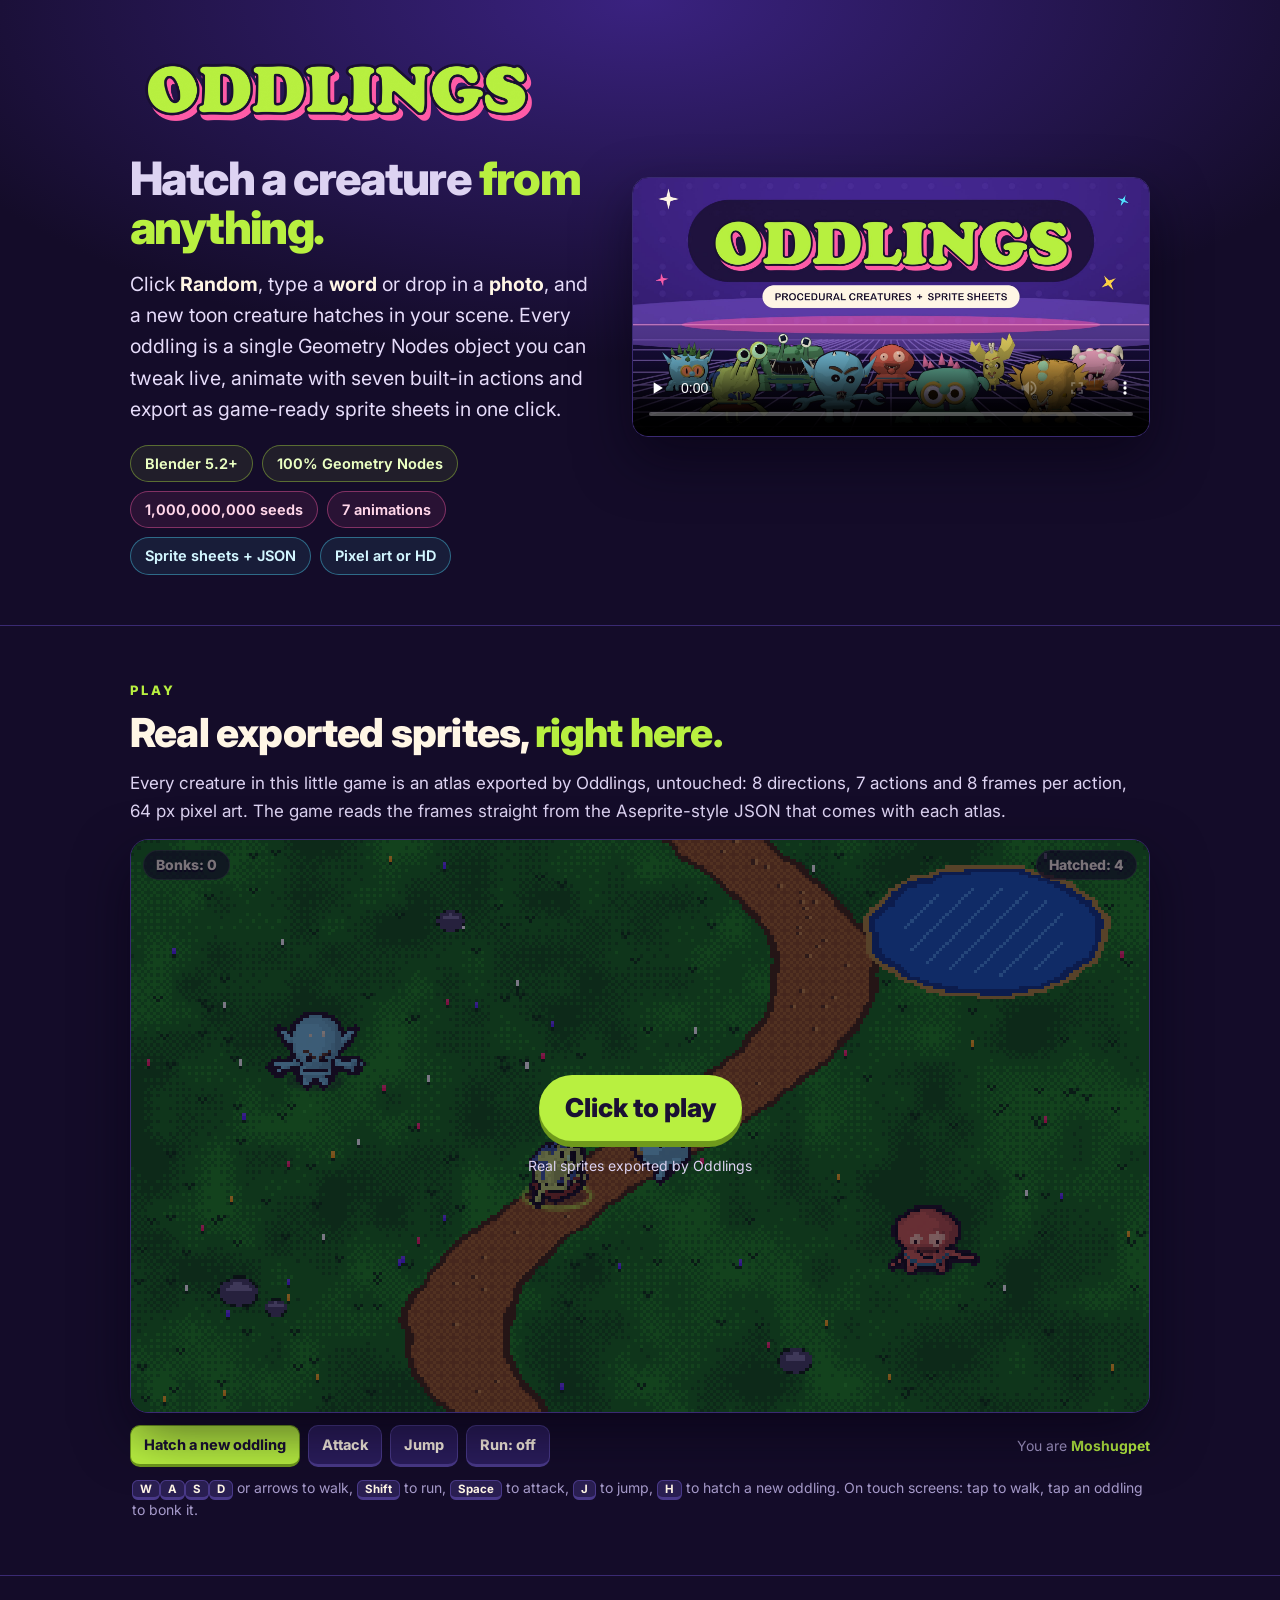
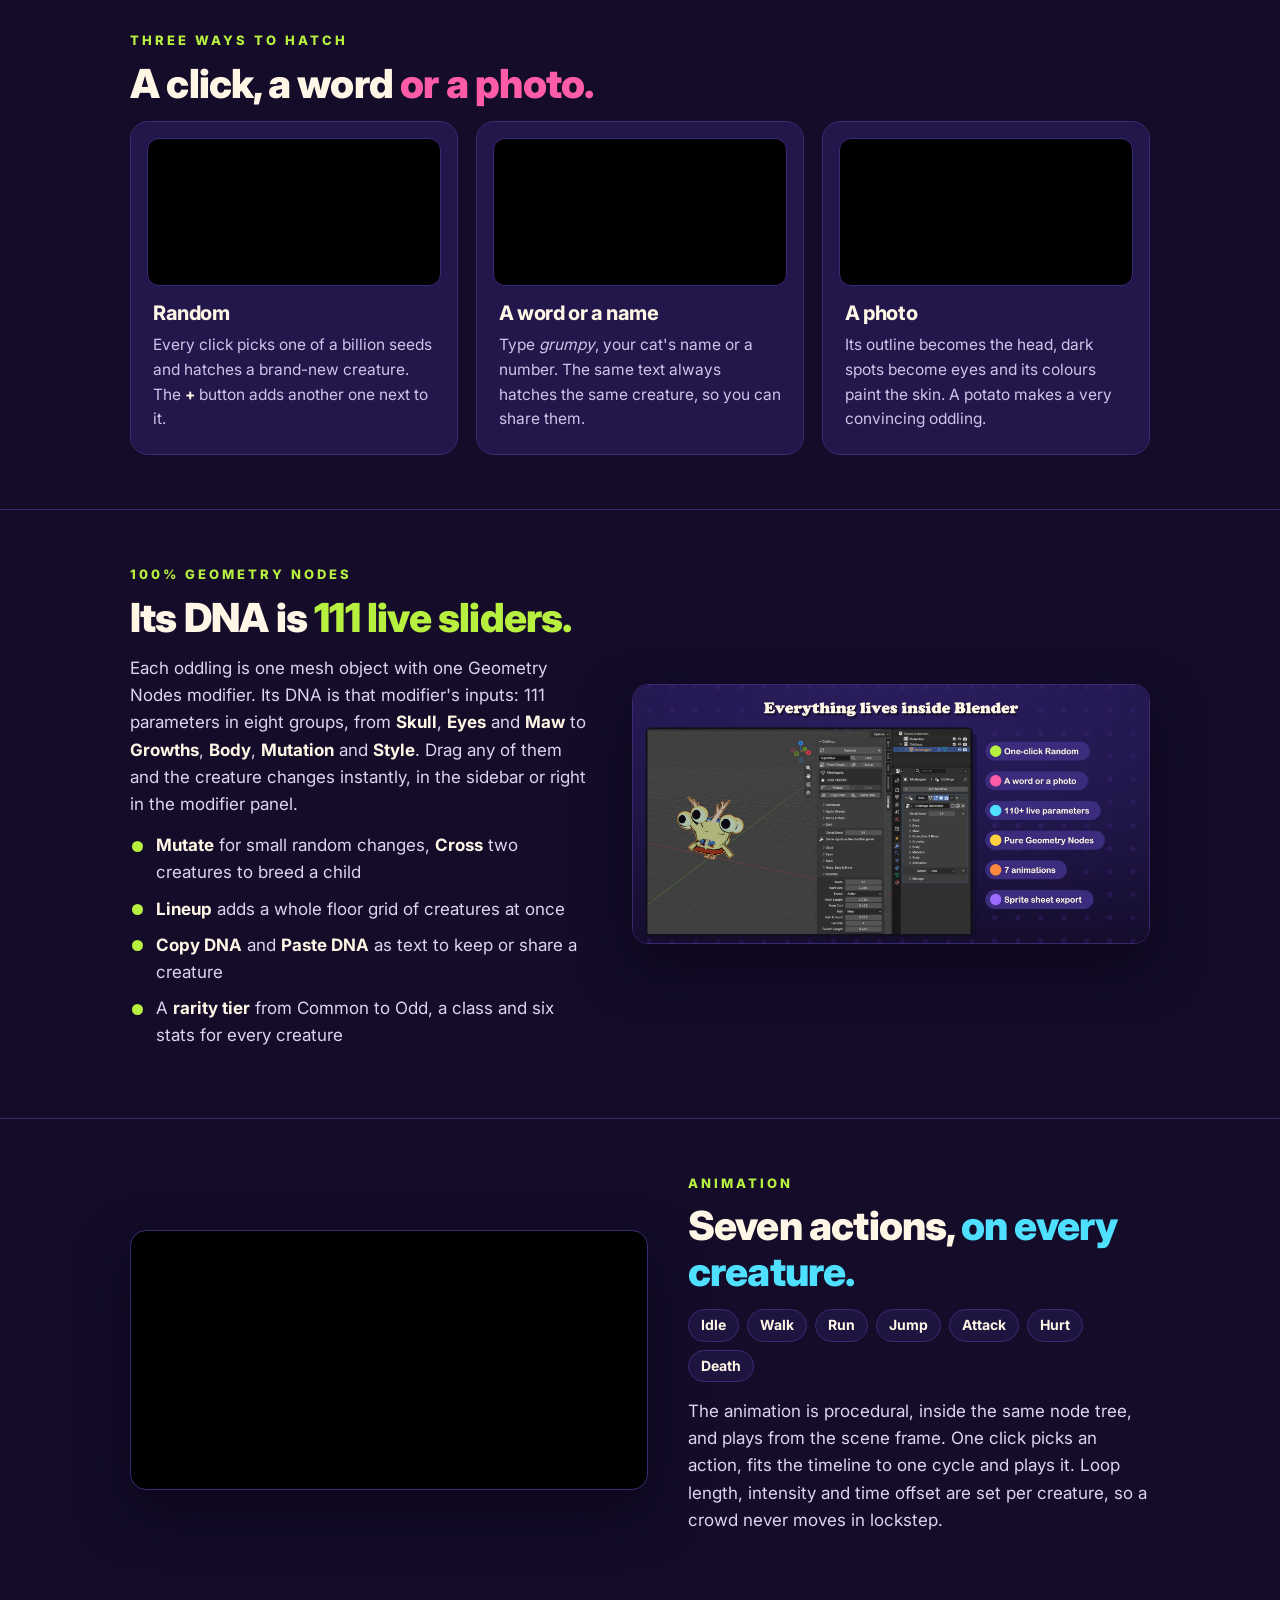
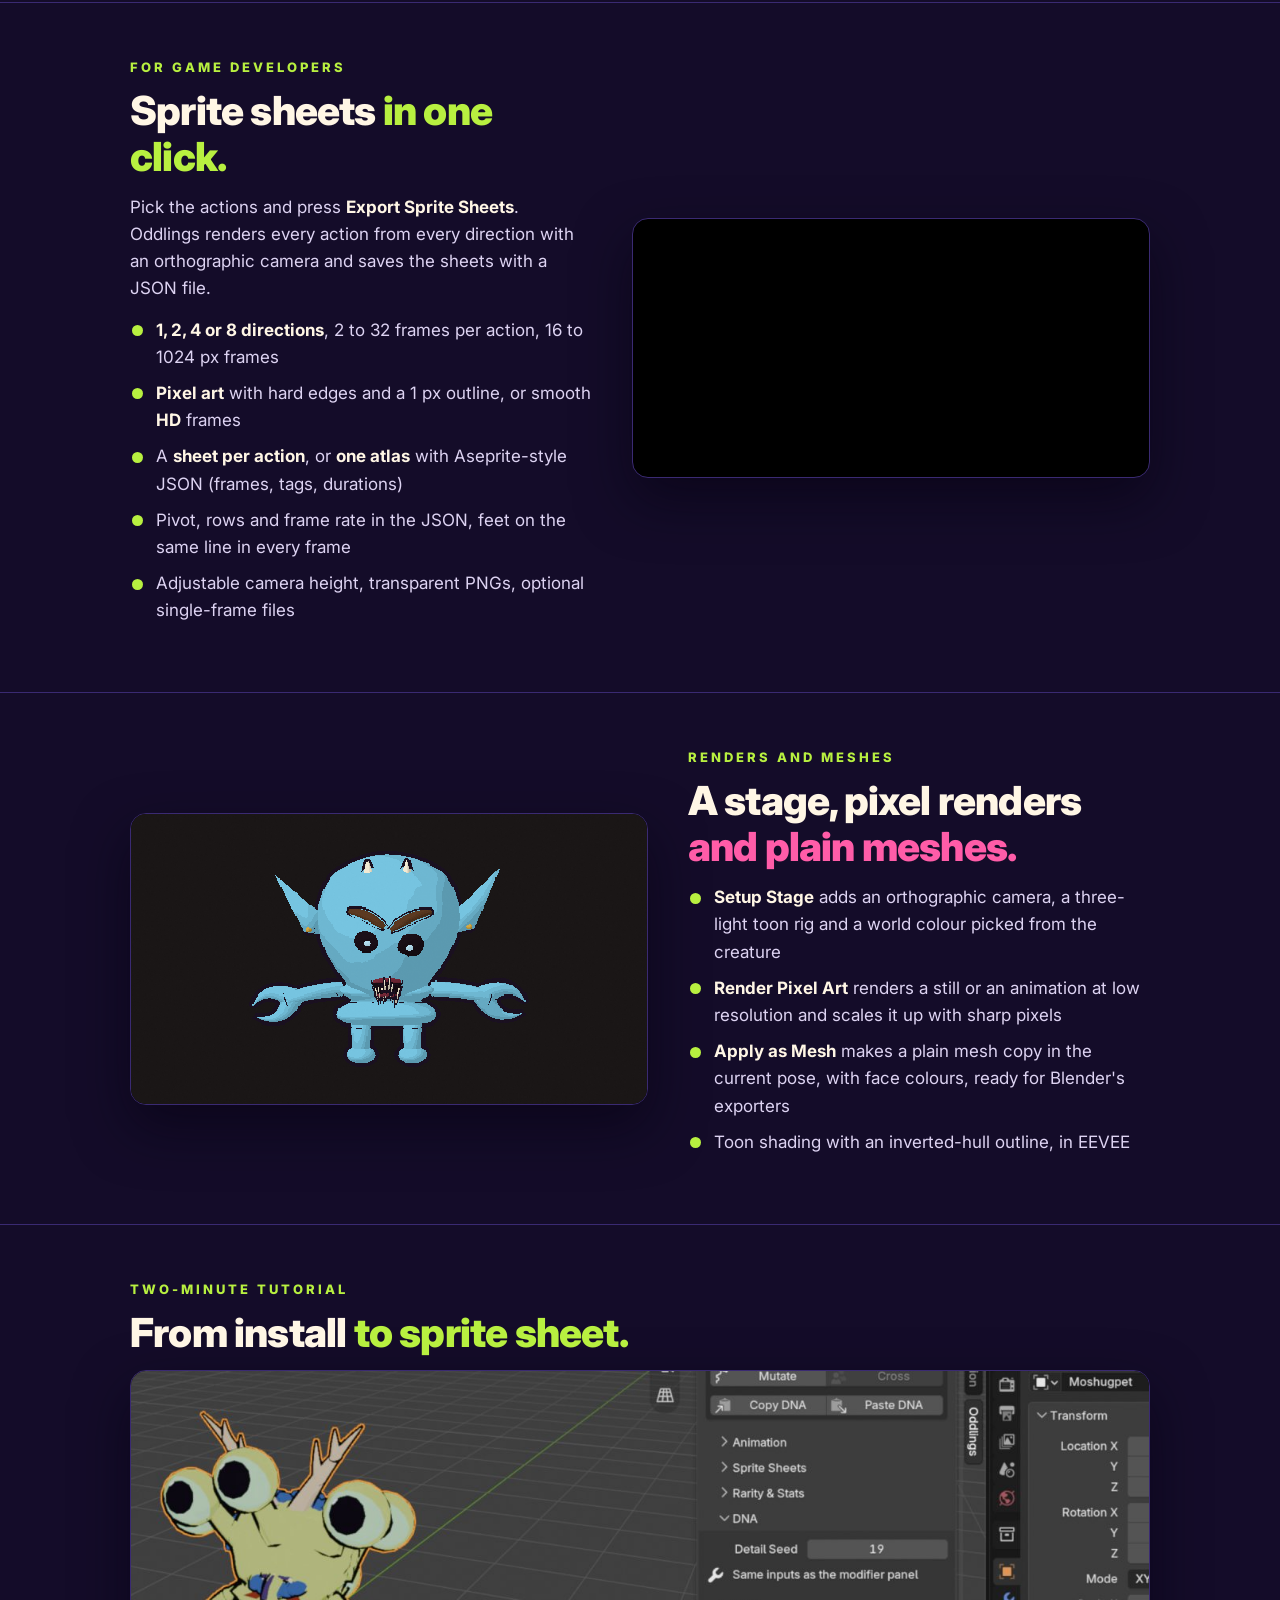
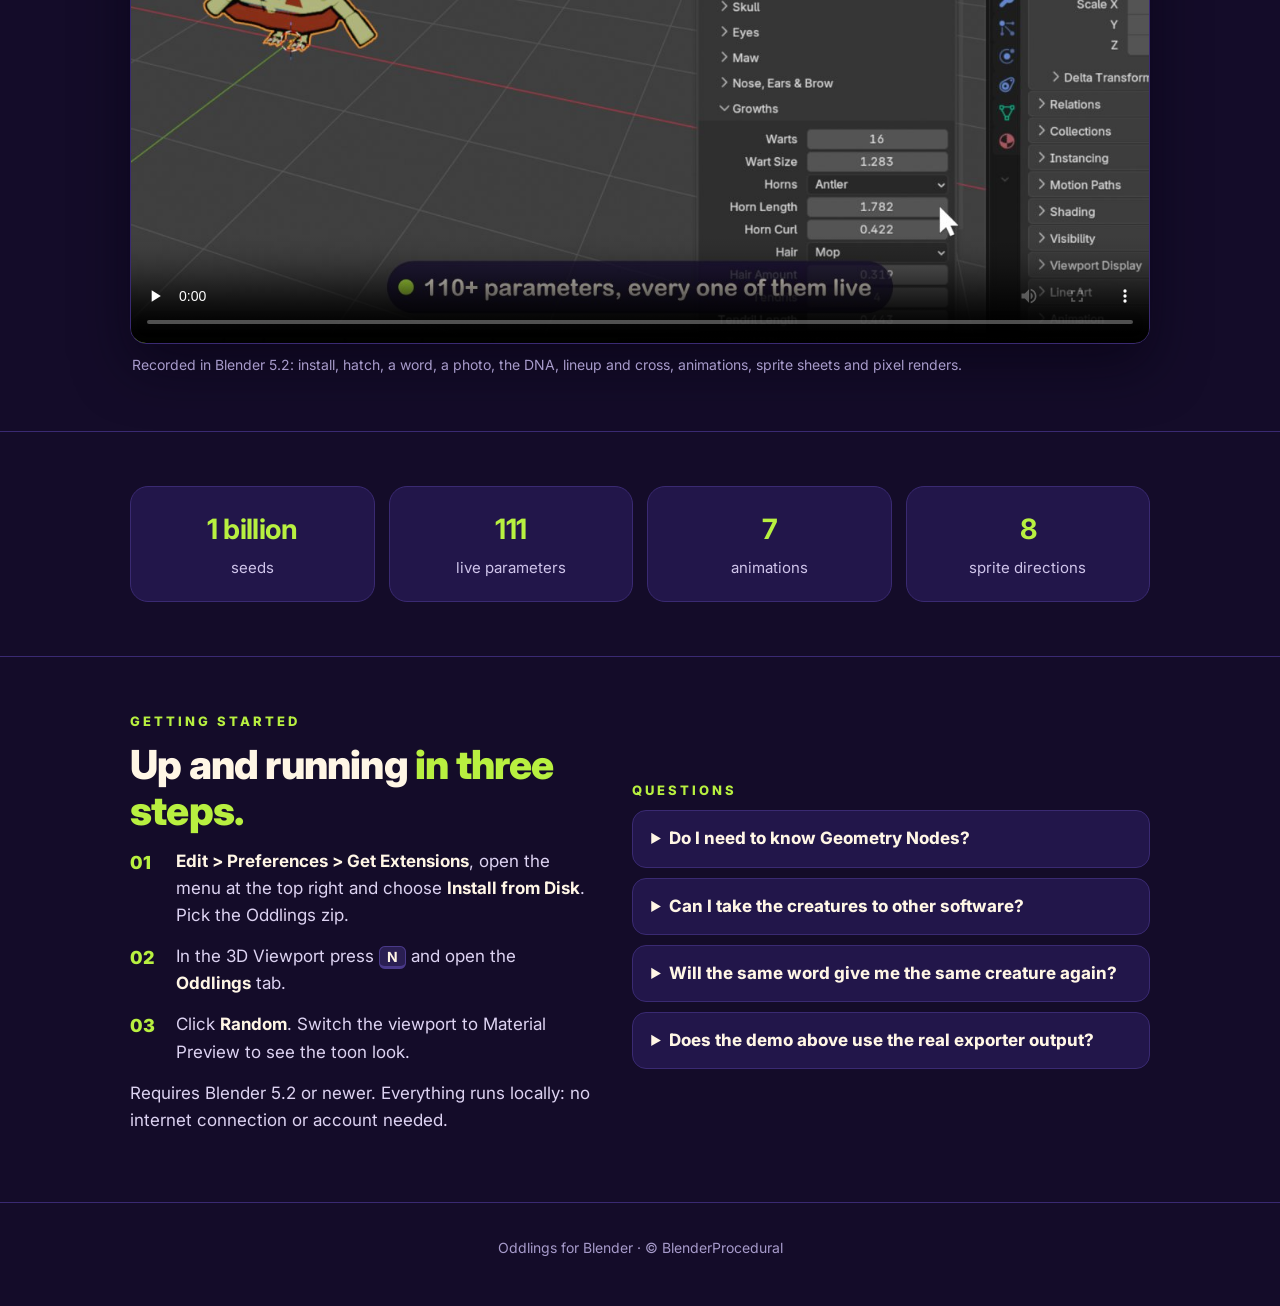
==== index.html @ 9296fc71 "Add Oddlings product page and playable sprite demo Product description page for the Oddlings Blender" ====
<!doctype html>
<html lang="en">
<head>
<meta charset="utf-8">
<meta name="viewport" content="width=device-width, initial-scale=1">
<title>Oddlings: procedural creature generator for Blender</title>
<meta name="description" content="Hatch toon creatures from a click, a word or a photo. One Geometry Nodes object with 111 live parameters, seven animations and a one-click sprite sheet exporter. Blender 5.2+.">
<meta property="og:title" content="Oddlings: procedural creature generator for Blender">
<meta property="og:description" content="A billion creatures, 111 live parameters, 7 animations and game-ready sprite sheets. 100% Geometry Nodes.">
<meta property="og:image" content="images/cover.jpg">
<link rel="icon" href="images/logo.png">
<link rel="stylesheet" href="assets/style.css">
</head>
<body>

<header class="hero">
  <div class="wrap split">
    <div class="txt">
      <img class="logo-img" src="images/logo.png" alt="Oddlings" width="1600" height="360">
      <p class="tagline">Hatch a creature <span class="hl">from anything.</span></p>
      <p class="lead">Click <b>Random</b>, type a <b>word</b> or drop in a <b>photo</b>, and a new toon creature hatches in your scene. Every oddling is a single Geometry Nodes object you can tweak live, animate with seven built-in actions and export as game-ready sprite sheets in one click.</p>
      <div class="chips">
        <span class="chip">Blender 5.2+</span>
        <span class="chip">100% Geometry Nodes</span>
        <span class="chip pink">1,000,000,000 seeds</span>
        <span class="chip pink">7 animations</span>
        <span class="chip cyan">Sprite sheets + JSON</span>
        <span class="chip cyan">Pixel art or HD</span>
      </div>
    </div>
    <div class="media">
      <video src="media/promo.mp4" poster="images/cover.jpg" controls preload="none" playsinline aria-label="Oddlings promo video"></video>
    </div>
  </div>
</header>

<section id="play">
  <div class="wrap">
    <div class="kicker">Play</div>
    <h2>Real exported sprites, <span class="hl">right here.</span></h2>
    <p>Every creature in this little game is an atlas exported by Oddlings, untouched: 8 directions, 7 actions and 8 frames per action, 64&nbsp;px pixel art. The game reads the frames straight from the Aseprite-style JSON that comes with each atlas.</p>
    <div data-oddlings-demo></div>
  </div>
</section>

<section>
  <div class="wrap">
    <div class="kicker">Three ways to hatch</div>
    <h2>A click, a word <span class="hl-pink">or a photo.</span></h2>
    <div class="grid3">
      <div class="card">
        <div class="media"><video src="media/seeds.mp4" autoplay muted loop playsinline preload="metadata" aria-label="A wall of creatures changing with every seed"></video></div>
        <h3>Random</h3>
        <p>Every click picks one of a billion seeds and hatches a brand-new creature. The <b>+</b> button adds another one next to it.</p>
      </div>
      <div class="card">
        <div class="media"><video src="media/hatch.mp4" autoplay muted loop playsinline preload="metadata" aria-label="Typing a word hatches a creature"></video></div>
        <h3>A word or a name</h3>
        <p>Type <i>grumpy</i>, your cat's name or a number. The same text always hatches the same creature, so you can share them.</p>
      </div>
      <div class="card">
        <div class="media"><video src="media/photo.mp4" autoplay muted loop playsinline preload="metadata" aria-label="A photo of a potato becomes a creature"></video></div>
        <h3>A photo</h3>
        <p>Its outline becomes the head, dark spots become eyes and its colours paint the skin. A potato makes a very convincing oddling.</p>
      </div>
    </div>
  </div>
</section>

<section>
  <div class="wrap split">
    <div class="txt">
      <div class="kicker">100% Geometry Nodes</div>
      <h2>Its DNA is <span class="hl">111 live sliders.</span></h2>
      <p>Each oddling is one mesh object with one Geometry Nodes modifier. Its DNA is that modifier's inputs: 111 parameters in eight groups, from <b>Skull</b>, <b>Eyes</b> and <b>Maw</b> to <b>Growths</b>, <b>Body</b>, <b>Mutation</b> and <b>Style</b>. Drag any of them and the creature changes instantly, in the sidebar or right in the modifier panel.</p>
      <ul class="ticks">
        <li><b>Mutate</b> for small random changes, <b>Cross</b> two creatures to breed a child</li>
        <li><b>Lineup</b> adds a whole floor grid of creatures at once</li>
        <li><b>Copy DNA</b> and <b>Paste DNA</b> as text to keep or share a creature</li>
        <li>A <b>rarity tier</b> from Common to Odd, a class and six stats for every creature</li>
      </ul>
    </div>
    <div class="media"><img src="images/inside-blender.jpg" alt="The Oddlings sidebar and the Geometry Nodes modifier inside Blender" loading="lazy" width="2000" height="1000"></div>
  </div>
</section>

<section>
  <div class="wrap split rev">
    <div class="txt">
      <div class="kicker">Animation</div>
      <h2>Seven actions, <span class="hl-cyan">on every creature.</span></h2>
      <div class="acts"><span>Idle</span><span>Walk</span><span>Run</span><span>Jump</span><span>Attack</span><span>Hurt</span><span>Death</span></div>
      <p>The animation is procedural, inside the same node tree, and plays from the scene frame. One click picks an action, fits the timeline to one cycle and plays it. Loop length, intensity and time offset are set per creature, so a crowd never moves in lockstep.</p>
    </div>
    <div class="media"><video src="media/anims.mp4" autoplay muted loop playsinline preload="metadata" aria-label="Creatures walking, running, jumping and attacking"></video></div>
  </div>
</section>

<section>
  <div class="wrap split">
    <div class="txt">
      <div class="kicker">For game developers</div>
      <h2>Sprite sheets <span class="hl">in one click.</span></h2>
      <p>Pick the actions and press <b>Export Sprite Sheets</b>. Oddlings renders every action from every direction with an orthographic camera and saves the sheets with a JSON file.</p>
      <ul class="ticks">
        <li><b>1, 2, 4 or 8 directions</b>, 2 to 32 frames per action, 16 to 1024&nbsp;px frames</li>
        <li><b>Pixel art</b> with hard edges and a 1&nbsp;px outline, or smooth <b>HD</b> frames</li>
        <li>A <b>sheet per action</b>, or <b>one atlas</b> with Aseprite-style JSON (frames, tags, durations)</li>
        <li>Pivot, rows and frame rate in the JSON, feet on the same line in every frame</li>
        <li>Adjustable camera height, transparent PNGs, optional single-frame files</li>
      </ul>
    </div>
    <div class="media"><video src="media/sprites.mp4" autoplay muted loop playsinline preload="metadata" aria-label="Exporting an 8-direction sprite sheet"></video></div>
  </div>
</section>

<section>
  <div class="wrap split rev">
    <div class="txt">
      <div class="kicker">Renders and meshes</div>
      <h2>A stage, pixel renders <span class="hl-pink">and plain meshes.</span></h2>
      <ul class="ticks">
        <li><b>Setup Stage</b> adds an orthographic camera, a three-light toon rig and a world colour picked from the creature</li>
        <li><b>Render Pixel Art</b> renders a still or an animation at low resolution and scales it up with sharp pixels</li>
        <li><b>Apply as Mesh</b> makes a plain mesh copy in the current pose, with face colours, ready for Blender's exporters</li>
        <li>Toon shading with an inverted-hull outline, in EEVEE</li>
      </ul>
    </div>
    <div class="media"><img class="pixelated" src="images/pixel-render.png" alt="A creature rendered with Render Pixel Art at pixel size 4" loading="lazy" width="1920" height="1080"></div>
  </div>
</section>

<section>
  <div class="wrap">
    <div class="kicker">Two-minute tutorial</div>
    <h2>From install <span class="hl">to sprite sheet.</span></h2>
    <div class="media"><video src="media/tutorial.mp4" poster="images/tutorial-poster.jpg" controls preload="none" playsinline aria-label="Oddlings tutorial: install, hatch, tweak, animate and export"></video></div>
    <p class="cap">Recorded in Blender 5.2: install, hatch, a word, a photo, the DNA, lineup and cross, animations, sprite sheets and pixel renders.</p>
  </div>
</section>

<section class="spec">
  <div class="wrap grid4">
    <div class="card"><b>1 billion</b><span>seeds</span></div>
    <div class="card"><b>111</b><span>live parameters</span></div>
    <div class="card"><b>7</b><span>animations</span></div>
    <div class="card"><b>8</b><span>sprite directions</span></div>
  </div>
</section>

<section>
  <div class="wrap split">
    <div class="txt">
      <div class="kicker">Getting started</div>
      <h2>Up and running <span class="hl">in three steps.</span></h2>
      <ol class="steps">
        <li><b>Edit &gt; Preferences &gt; Get Extensions</b>, open the menu at the top right and choose <b>Install from Disk</b>. Pick the Oddlings zip.</li>
        <li>In the 3D Viewport press <kbd>N</kbd> and open the <b>Oddlings</b> tab.</li>
        <li>Click <b>Random</b>. Switch the viewport to Material Preview to see the toon look.</li>
      </ol>
      <p class="muted">Requires Blender 5.2 or newer. Everything runs locally: no internet connection or account needed.</p>
    </div>
    <div class="txt">
      <div class="kicker">Questions</div>
      <details><summary>Do I need to know Geometry Nodes?</summary><p>No. Everything is in the Oddlings sidebar tab. The node tree is there if you want to look inside.</p></details>
      <details><summary>Can I take the creatures to other software?</summary><p><b>Apply as Mesh</b> gives a plain mesh in the pose you choose, which Blender's own exporters can save. Sprite sheets and pixel renders are PNG files with JSON.</p></details>
      <details><summary>Will the same word give me the same creature again?</summary><p>Yes. A word, a name or a number always maps to the same seed, and the same seed always hatches the same creature.</p></details>
      <details><summary>Does the demo above use the real exporter output?</summary><p>Yes. Each creature is one atlas PNG and its JSON as Oddlings wrote them. The page only reads the frames, the pivot and the direction angles from the JSON.</p></details>
    </div>
  </div>
</section>

<footer>
  <div class="wrap">Oddlings for Blender &middot; &copy; BlenderProcedural</div>
</footer>

<script src="assets/embed.js"></script>
<script src="assets/demo.js" data-base="demo/"></script>
</body>
</html>
---- assets/style.css ----
@font-face { font-family: "Inter"; font-style: normal; font-weight: 100 900; font-display: swap;
  src: url(../fonts/inter-latin-standard-normal.woff2) format("woff2");
  unicode-range: U+0000-00FF, U+0131, U+0152-0153, U+02BB-02BC, U+02C6, U+02DA, U+02DC, U+0304, U+0308, U+0329, U+2000-206F, U+20AC, U+2122, U+2191, U+2193, U+2212, U+2215, U+FEFF, U+FFFD; }
@font-face { font-family: "Inter"; font-style: normal; font-weight: 100 900; font-display: swap;
  src: url(../fonts/inter-latin-ext-standard-normal.woff2) format("woff2");
  unicode-range: U+0100-02BA, U+02BD-02C5, U+02C7-02CC, U+02CE-02D7, U+02DD-02FF, U+0304, U+0308, U+0329, U+1D00-1DBF, U+1E00-1E9F, U+1EF2-1EFF, U+2020, U+20A0-20AB, U+20AD-20C0, U+2113, U+2C60-2C7F, U+A720-A7FF; }

:root {
  --bg: #140c29; --bg2: #1a1033; --card: #22164a; --card2: #2b1d5c; --line: #3a2a72;
  --text: #fff6e5; --soft: #ddd3f2; --muted: #a79bcb;
  --lime: #b8f040; --pink: #ff5ca8; --cyan: #4fe0ff; --yellow: #ffd23f; --violet: #9b6bff; --orange: #ff8a3d;
}
* { box-sizing: border-box; }
html { scroll-behavior: smooth; }
body {
  margin: 0; background: var(--bg); color: var(--text);
  font: 17px/1.6 "Inter", "Segoe UI", system-ui, -apple-system, "Helvetica Neue", Arial, sans-serif;
  -webkit-font-smoothing: antialiased; overflow-x: hidden;
}
img, video { max-width: 100%; height: auto; display: block; }
a { color: var(--cyan); }
.wrap { max-width: 1060px; margin: 0 auto; padding: 0 20px; }
section { padding: 54px 0; border-top: 1px solid var(--line); scroll-margin-top: 10px; }
h1, h2, h3 { line-height: 1.15; margin: 0 0 14px; letter-spacing: -.02em; }
h2 { font-size: clamp(27px, 4vw, 40px); font-weight: 850; }
h3 { font-size: 20px; font-weight: 750; }
p { margin: 0 0 14px; color: var(--soft); }
b, strong { color: var(--text); }
.kicker { font-weight: 800; letter-spacing: 3px; text-transform: uppercase; font-size: 13px; margin-bottom: 10px; color: var(--lime); }
.hl { color: var(--lime); }
.hl-pink { color: var(--pink); }
.hl-cyan { color: var(--cyan); }
.media { border-radius: 16px; overflow: hidden; border: 1px solid var(--line); box-shadow: 0 22px 54px rgba(5, 2, 16, .55); background: #000; }
.media img, .media video { width: 100%; }
img.pixelated { image-rendering: pixelated; image-rendering: crisp-edges; }
.cap { font-size: 14px; color: var(--muted); margin: 10px 2px 0; }
kbd { font-family: inherit; font-size: .82em; font-weight: 700; background: #2a1f52; border: 1px solid #4a3a8a; border-bottom-width: 3px;
  border-radius: 6px; padding: 1px 7px; color: var(--text); white-space: nowrap; }
code { font-family: Consolas, "SF Mono", monospace; font-size: .86em; background: #1d1440; border: 1px solid var(--line); border-radius: 5px; padding: 1px 6px; color: var(--text); }

ul.ticks { list-style: none; padding: 0; margin: 0 0 14px; }
ul.ticks li { position: relative; padding-left: 26px; margin-bottom: 9px; color: var(--soft); }
ul.ticks li::before { content: ""; position: absolute; left: 2px; top: .5em; width: 11px; height: 11px; border-radius: 50%; background: var(--lime); }

.split > *, .grid2 > *, .grid3 > *, .grid4 > * { min-width: 0; }
.split { display: grid; grid-template-columns: 1fr 1.12fr; gap: 40px; align-items: center; }
.split.rev { grid-template-columns: 1.12fr 1fr; }
.split.rev > .txt { order: 2; }
.grid2 { display: grid; grid-template-columns: repeat(2, 1fr); gap: 18px; }
.grid3 { display: grid; grid-template-columns: repeat(3, 1fr); gap: 18px; }
.grid4 { display: grid; grid-template-columns: repeat(4, 1fr); gap: 14px; }
.card { background: var(--card); border: 1px solid var(--line); border-radius: 18px; padding: 22px; }
.card h3 { margin-bottom: 8px; }
.card p { font-size: 15.5px; margin: 0; color: #cfc4ea; }
.card .media { margin: -6px -6px 16px; border-radius: 12px; box-shadow: none; }
footer { padding: 34px 0 46px; border-top: 1px solid var(--line); color: var(--muted); font-size: 14px; text-align: center; }

/* hero */
.hero { padding: 40px 0 50px; background: radial-gradient(ellipse 85% 80% at 50% 0%, #3a2280 0%, var(--bg) 72%); }
.logo-img { width: min(560px, 92%); height: auto; margin: 0 0 18px -6px; }
.tagline { font-size: clamp(28px, 4.4vw, 46px); font-weight: 850; letter-spacing: -.035em; line-height: 1.08; margin: 0 0 16px; }
.lead { font-size: clamp(17px, 2.1vw, 19.5px); color: #e6dcfa; margin-bottom: 20px; }
.chips { display: flex; flex-wrap: wrap; gap: 9px; }
.chip { padding: 6px 14px; border-radius: 999px; background: rgba(184, 240, 64, .08); border: 1px solid rgba(184, 240, 64, .38);
  color: #eaffc2; font-weight: 650; font-size: 14.5px; }
.chip.pink { background: rgba(255, 92, 168, .09); border-color: rgba(255, 92, 168, .42); color: #ffd6e9; }
.chip.cyan { background: rgba(79, 224, 255, .08); border-color: rgba(79, 224, 255, .4); color: #d2f6ff; }

/* the playable demo */
.demo { position: relative; }
.demo-frame { position: relative; border-radius: 18px; overflow: hidden; border: 1px solid var(--line); background: #0b0718;
  box-shadow: 0 22px 54px rgba(5, 2, 16, .55); }
.demo canvas { display: block; width: 100%; height: auto; aspect-ratio: 16 / 9; image-rendering: pixelated; image-rendering: crisp-edges;
  touch-action: none; outline: none; cursor: crosshair; }
.demo-hud { position: absolute; left: 12px; right: 12px; top: 10px; display: flex; justify-content: space-between; gap: 10px;
  pointer-events: none; font-weight: 800; font-size: 14px; text-shadow: 0 2px 0 rgba(10, 5, 30, .8); }
.demo-hud span { background: rgba(20, 12, 41, .72); border: 1px solid rgba(255, 255, 255, .12); border-radius: 999px; padding: 3px 12px; }
.demo-start { position: absolute; inset: 0; display: grid; place-items: center; background: rgba(14, 8, 32, .55); cursor: pointer; border: 0;
  color: var(--text); font: inherit; }
.demo-start b { display: inline-block; font-size: clamp(18px, 3vw, 26px); font-weight: 850; background: var(--lime); color: #1a1033;
  border-radius: 999px; padding: 12px 26px; box-shadow: 0 6px 0 #6f9a1c; }
.demo-start small { display: block; margin-top: 14px; color: var(--soft); font-size: 14px; }
.demo-bar { display: flex; flex-wrap: wrap; gap: 8px; align-items: center; margin-top: 12px; }
.demo-bar button { font: inherit; font-weight: 750; font-size: 14.5px; color: var(--text); background: var(--card2); border: 1px solid #4a3a8a;
  border-bottom-width: 3px; border-radius: 10px; padding: 7px 13px; cursor: pointer; }
.demo-bar button:hover { border-color: var(--lime); }
.demo-bar button.main { background: var(--lime); color: #1a1033; border-color: #6f9a1c; }
.demo-bar .who { margin-left: auto; color: var(--muted); font-size: 14px; }
.demo-bar .who b { color: var(--lime); }
.demo-keys { font-size: 14px; color: var(--muted); margin: 10px 2px 0; }

/* numbers */
.spec .card { text-align: center; padding: 20px 12px; }
.spec b { display: block; font-size: 28px; letter-spacing: -.02em; color: var(--lime); margin-bottom: 2px; }
.spec span { color: #cfc4ea; font-size: 15px; }

.acts { display: flex; flex-wrap: wrap; gap: 8px; margin: 4px 0 16px; }
.acts span { padding: 4px 12px; border-radius: 999px; background: #1d1440; border: 1px solid var(--line); font-weight: 700; font-size: 14px; }
.steps { counter-reset: s; list-style: none; padding: 0; margin: 0 0 14px; }
.steps li { position: relative; padding-left: 46px; margin-bottom: 14px; color: var(--soft); }
.steps li::before { counter-increment: s; content: "0" counter(s); position: absolute; left: 0; top: 1px; font-weight: 850; color: var(--lime); font-size: 18px; }
details { background: var(--card); border: 1px solid var(--line); border-radius: 14px; padding: 14px 18px; margin-bottom: 10px; }
details summary { cursor: pointer; font-weight: 750; }
details p { margin: 10px 0 2px; }

/* inside a store's iframe: no big outer margins */
.framed .hero { padding-top: 26px; }

@media (max-width: 820px) {
  .split, .split.rev { grid-template-columns: 1fr; gap: 24px; }
  .split.rev > .txt { order: 0; }
  .grid3 { grid-template-columns: 1fr; }
  .grid4 { grid-template-columns: repeat(2, 1fr); }
  .demo-bar .who { margin-left: 0; width: 100%; }
}
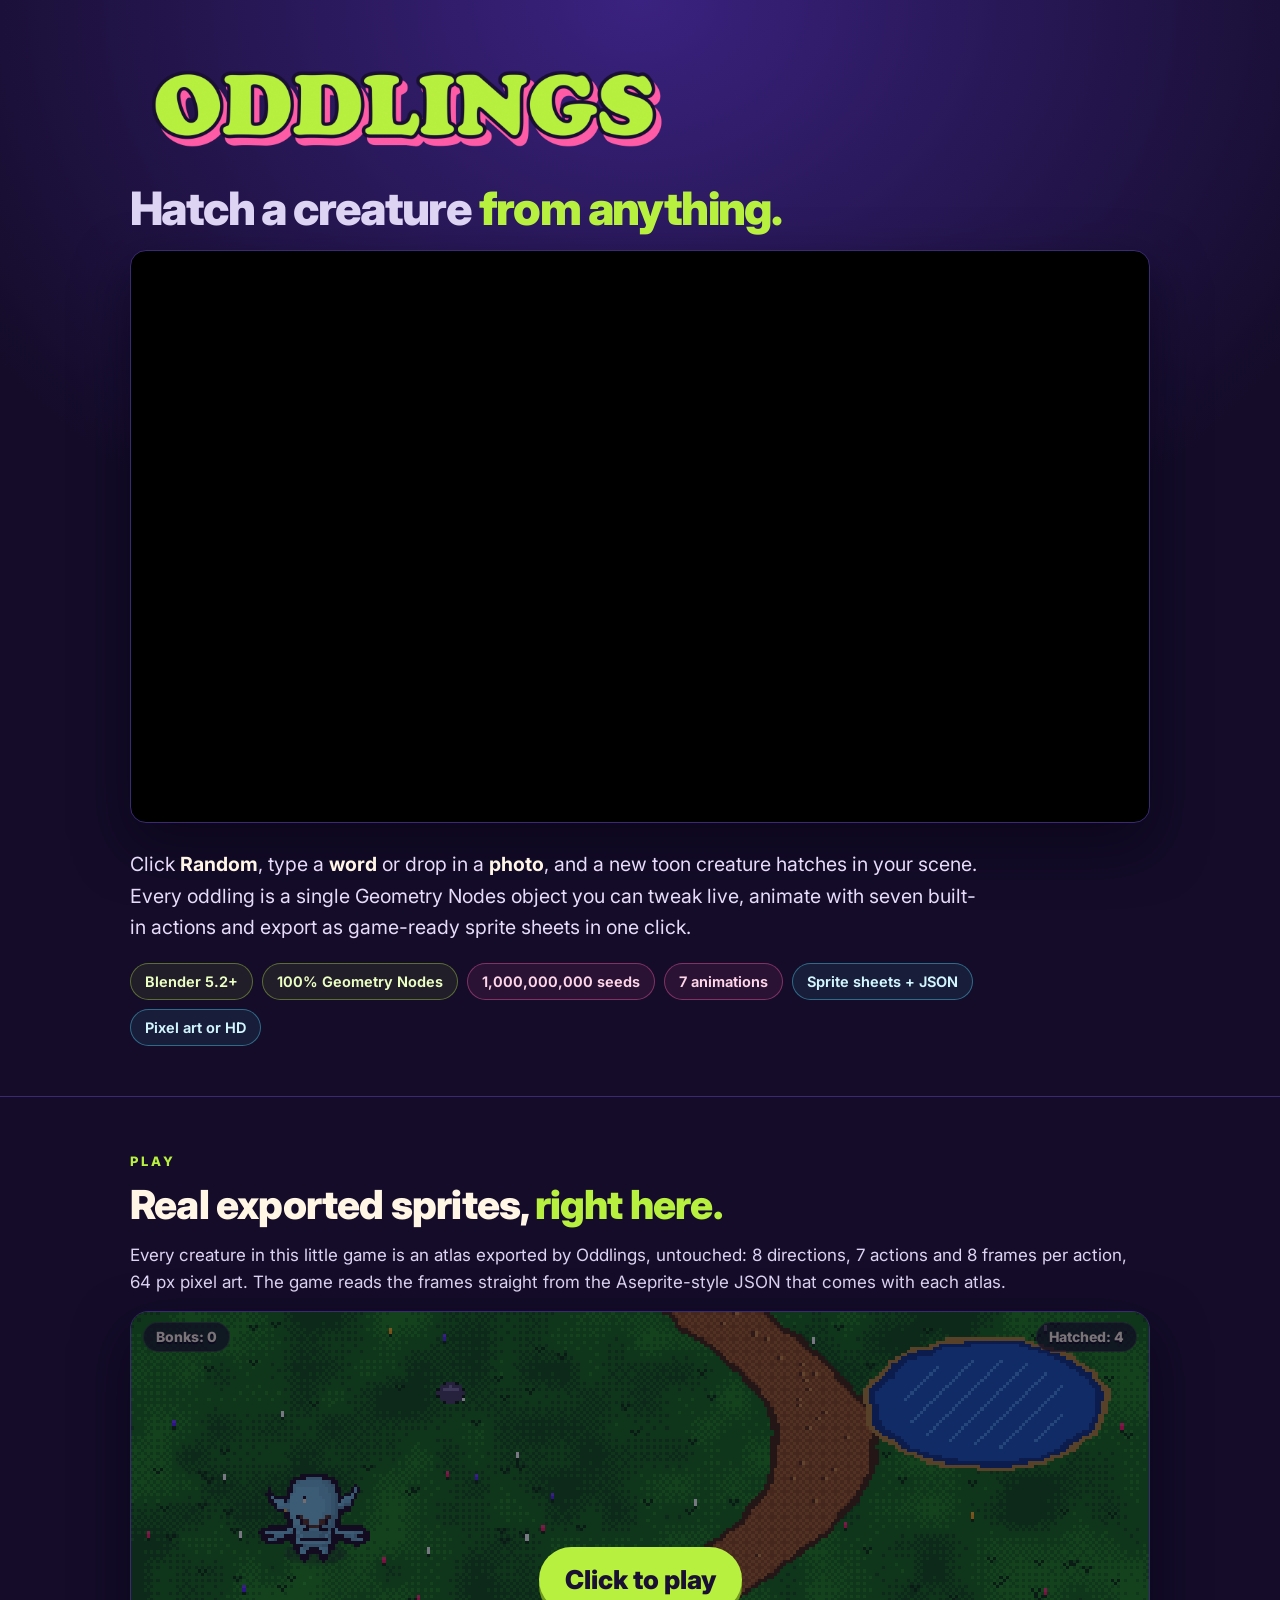
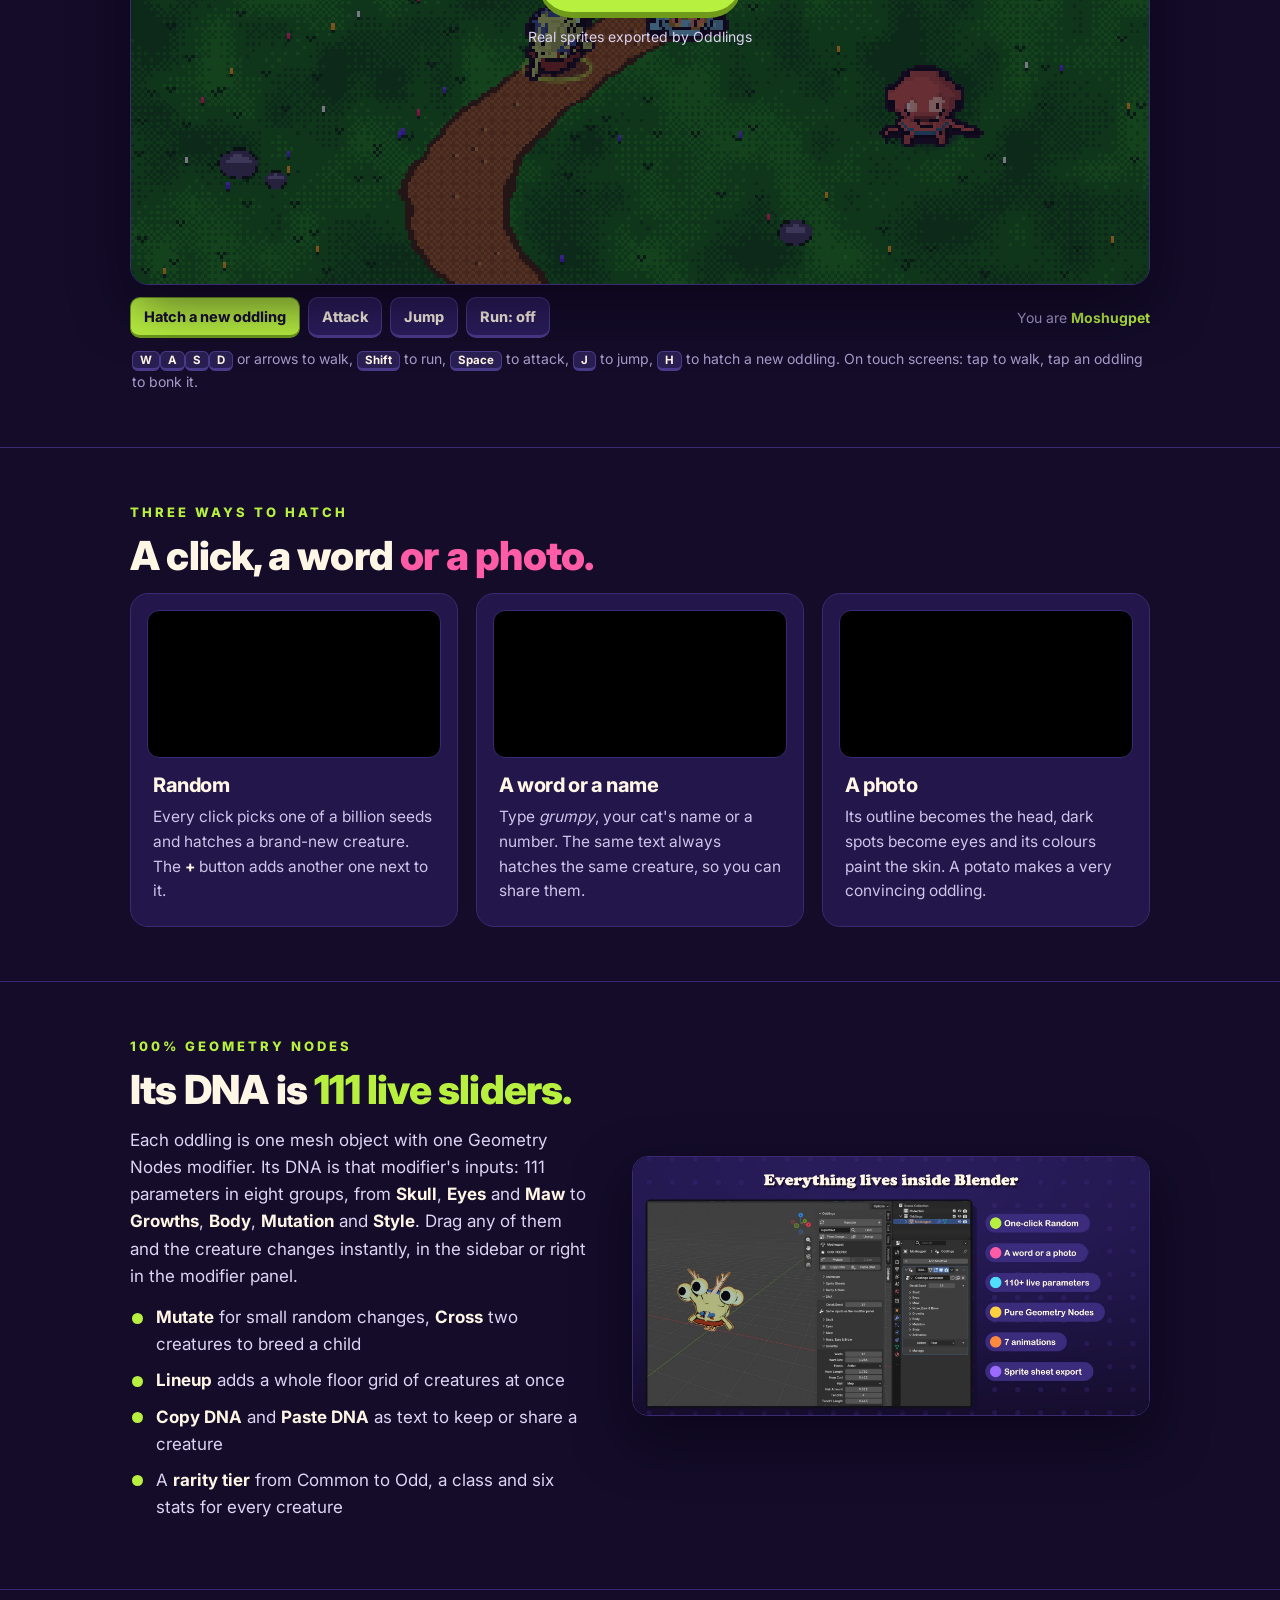
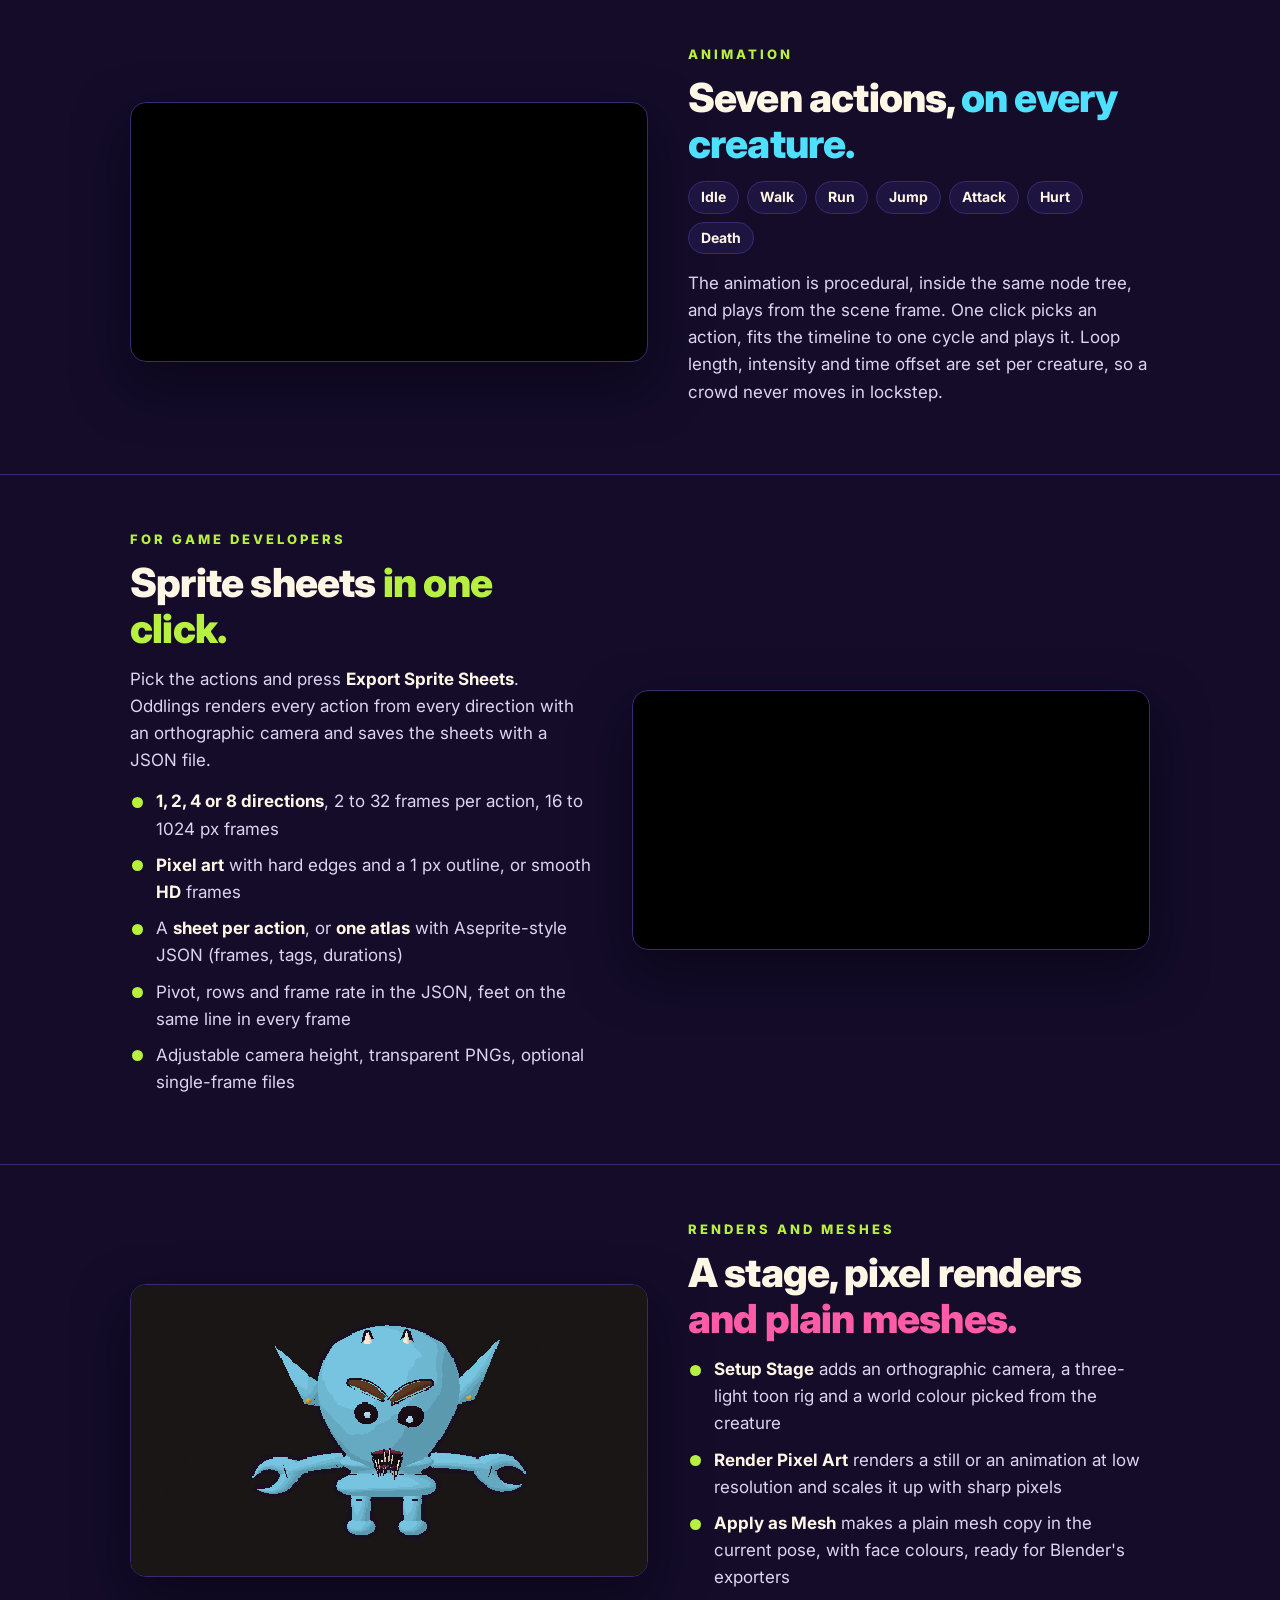
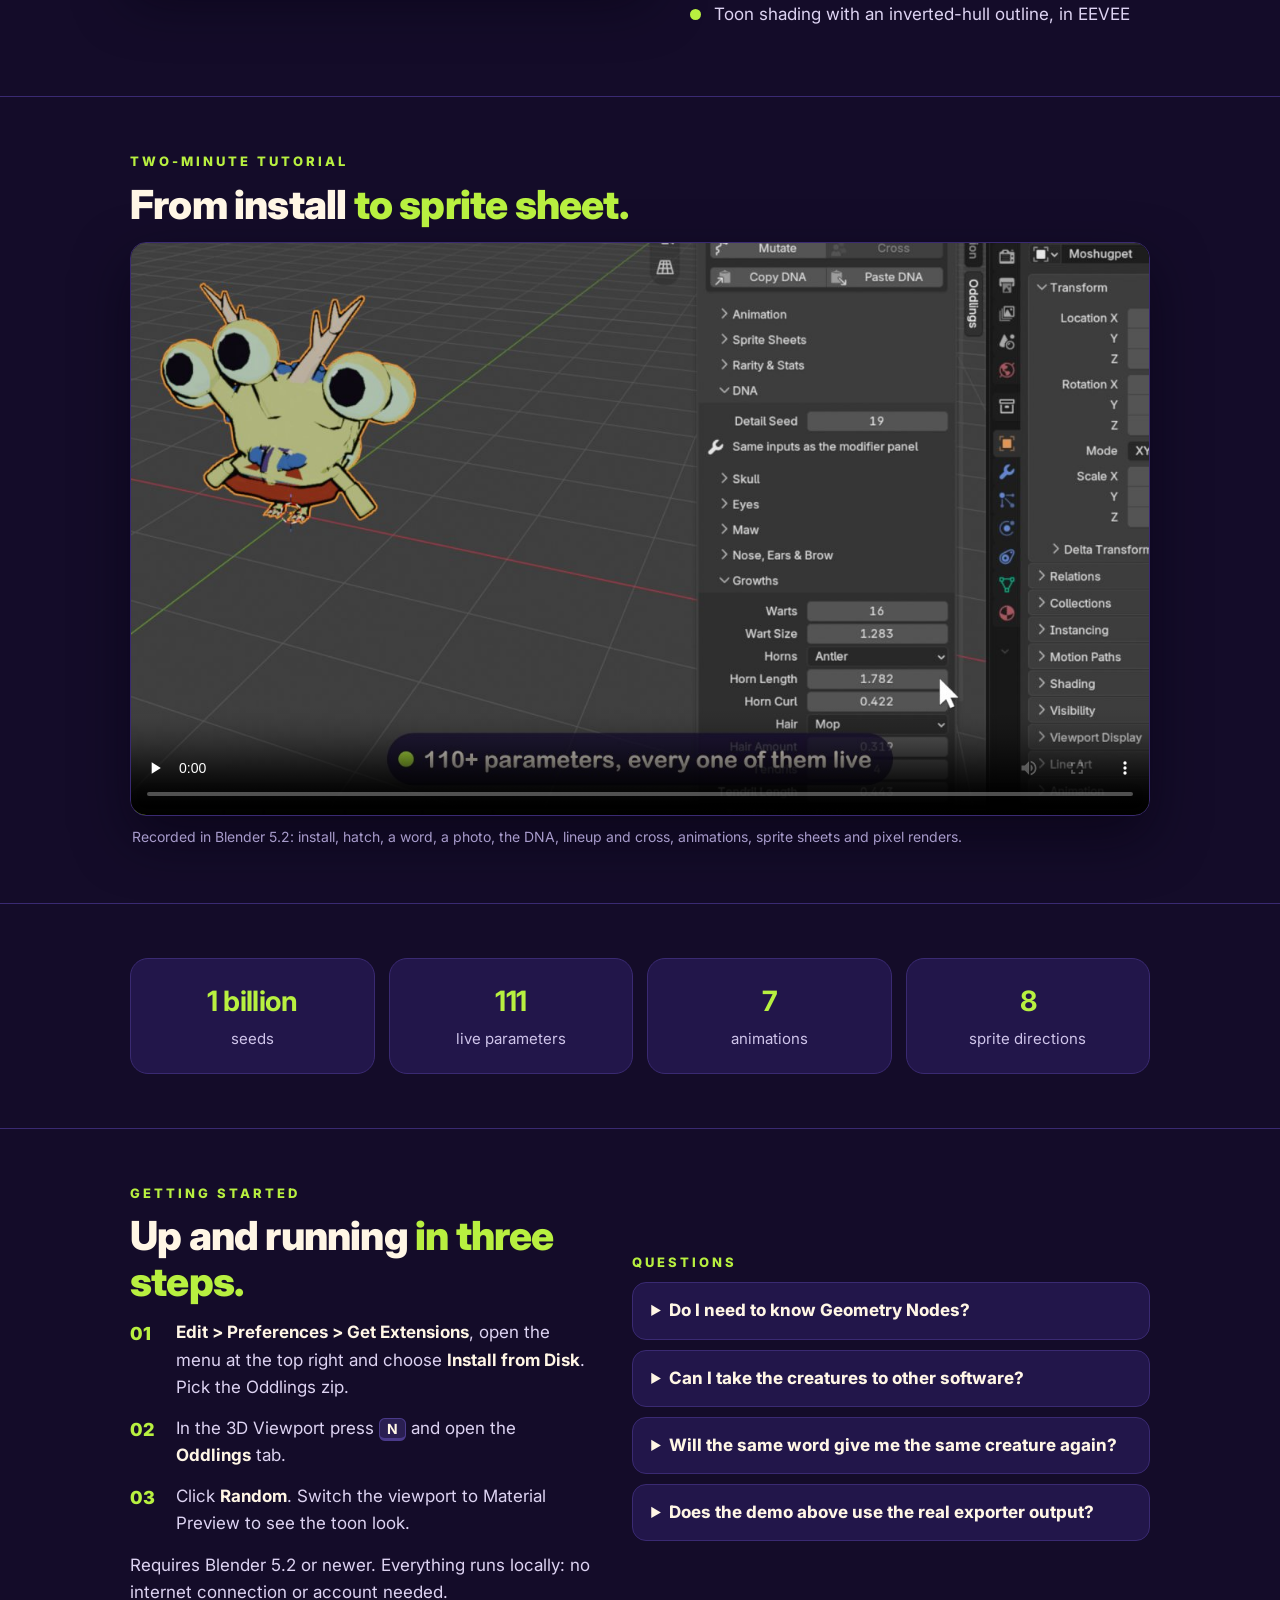
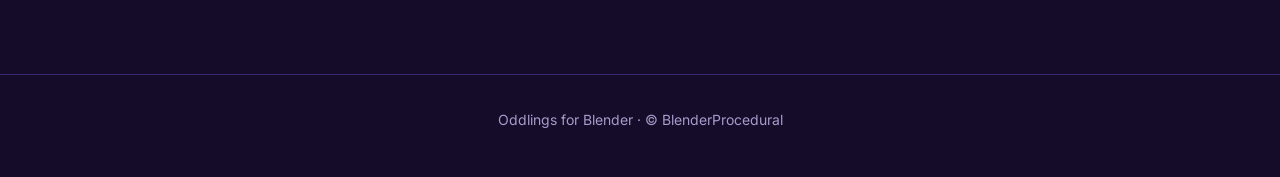
==== commit 630208ec: "Show the promo as a large YouTube embed at the top The hero video is now the YouTube upload, full wi" ====
--- a/index.html
+++ b/index.html
@@ -14,10 +14,15 @@
 <body>
 
 <header class="hero">
-  <div class="wrap split">
-    <div class="txt">
-      <img class="logo-img" src="images/logo.png" alt="Oddlings" width="1600" height="360">
-      <p class="tagline">Hatch a creature <span class="hl">from anything.</span></p>
+  <div class="wrap">
+    <img class="logo-img" src="images/logo.png" alt="Oddlings" width="1600" height="360">
+    <p class="tagline">Hatch a creature <span class="hl">from anything.</span></p>
+    <div class="media yt">
+      <iframe src="https://www.youtube-nocookie.com/embed/eDC0PUpx2cA?rel=0" title="Oddlings promo video" loading="lazy"
+              allow="accelerometer; autoplay; clipboard-write; encrypted-media; gyroscope; picture-in-picture; web-share"
+              referrerpolicy="strict-origin-when-cross-origin" allowfullscreen></iframe>
+    </div>
+    <div class="txt hero-txt">
       <p class="lead">Click <b>Random</b>, type a <b>word</b> or drop in a <b>photo</b>, and a new toon creature hatches in your scene. Every oddling is a single Geometry Nodes object you can tweak live, animate with seven built-in actions and export as game-ready sprite sheets in one click.</p>
       <div class="chips">
         <span class="chip">Blender 5.2+</span>
@@ -27,9 +32,6 @@
         <span class="chip cyan">Sprite sheets + JSON</span>
         <span class="chip cyan">Pixel art or HD</span>
       </div>
-    </div>
-    <div class="media">
-      <video src="media/promo.mp4" poster="images/cover.jpg" controls preload="none" playsinline aria-label="Oddlings promo video"></video>
     </div>
   </div>
 </header>
--- a/assets/style.css
+++ b/assets/style.css
@@ -60,6 +60,9 @@
 .logo-img { width: min(560px, 92%); height: auto; margin: 0 0 18px -6px; }
 .tagline { font-size: clamp(28px, 4.4vw, 46px); font-weight: 850; letter-spacing: -.035em; line-height: 1.08; margin: 0 0 16px; }
 .lead { font-size: clamp(17px, 2.1vw, 19.5px); color: #e6dcfa; margin-bottom: 20px; }
+.yt { aspect-ratio: 16 / 9; margin: 6px 0 26px; }
+.yt iframe { display: block; width: 100%; height: 100%; border: 0; }
+.hero-txt { max-width: 860px; }
 .chips { display: flex; flex-wrap: wrap; gap: 9px; }
 .chip { padding: 6px 14px; border-radius: 999px; background: rgba(184, 240, 64, .08); border: 1px solid rgba(184, 240, 64, .38);
   color: #eaffc2; font-weight: 650; font-size: 14.5px; }
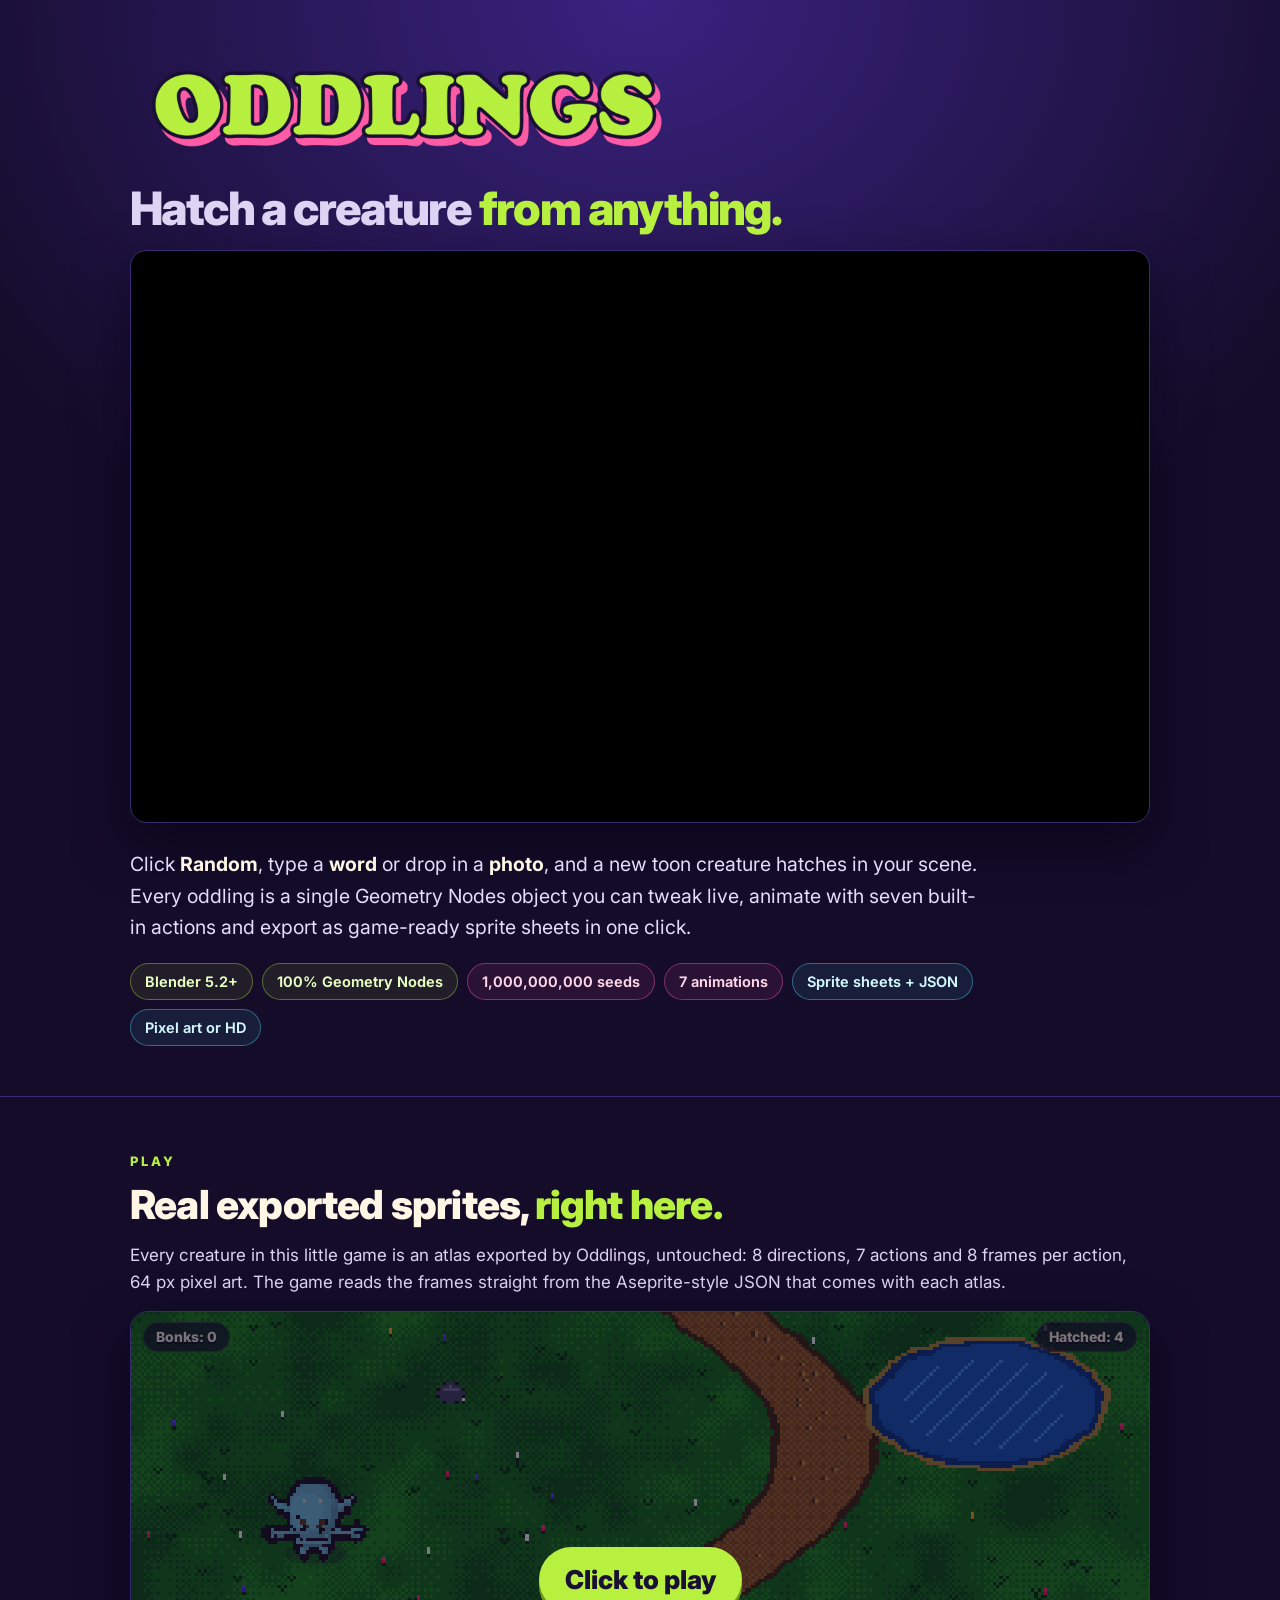
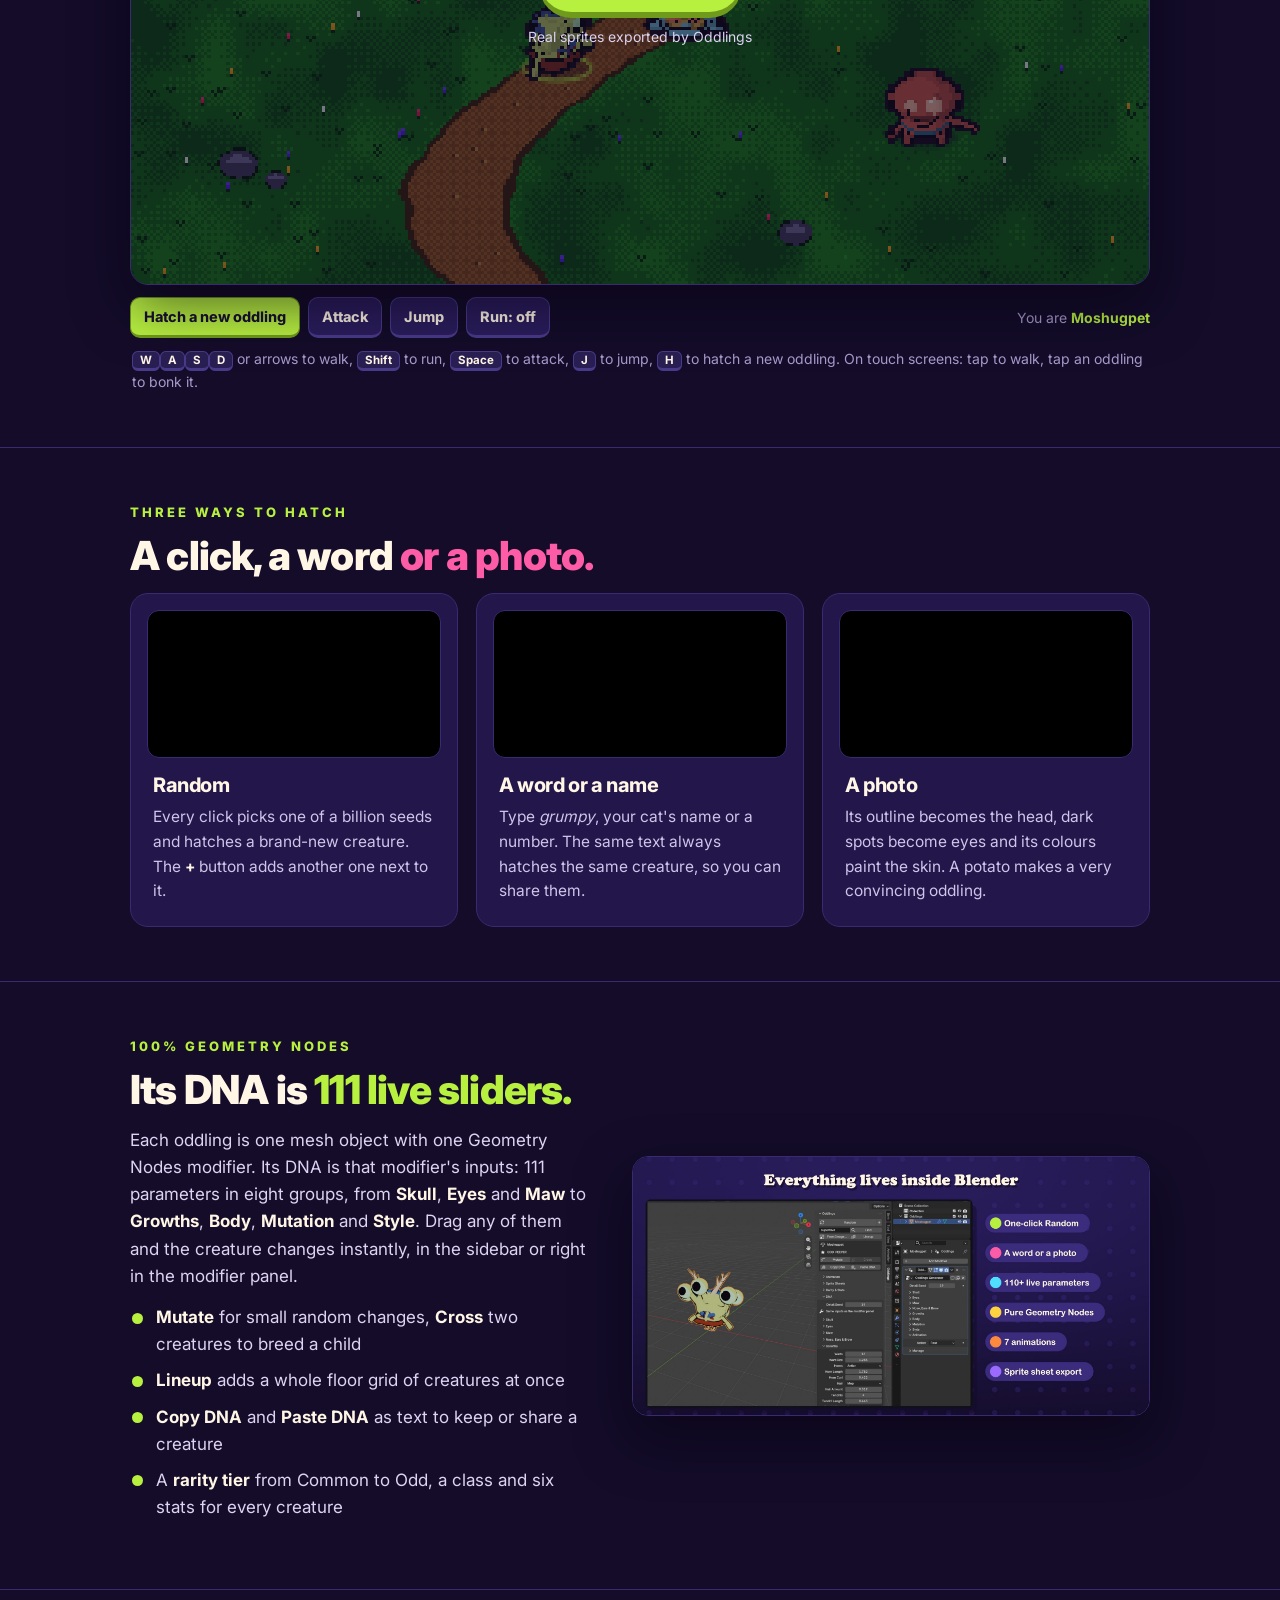
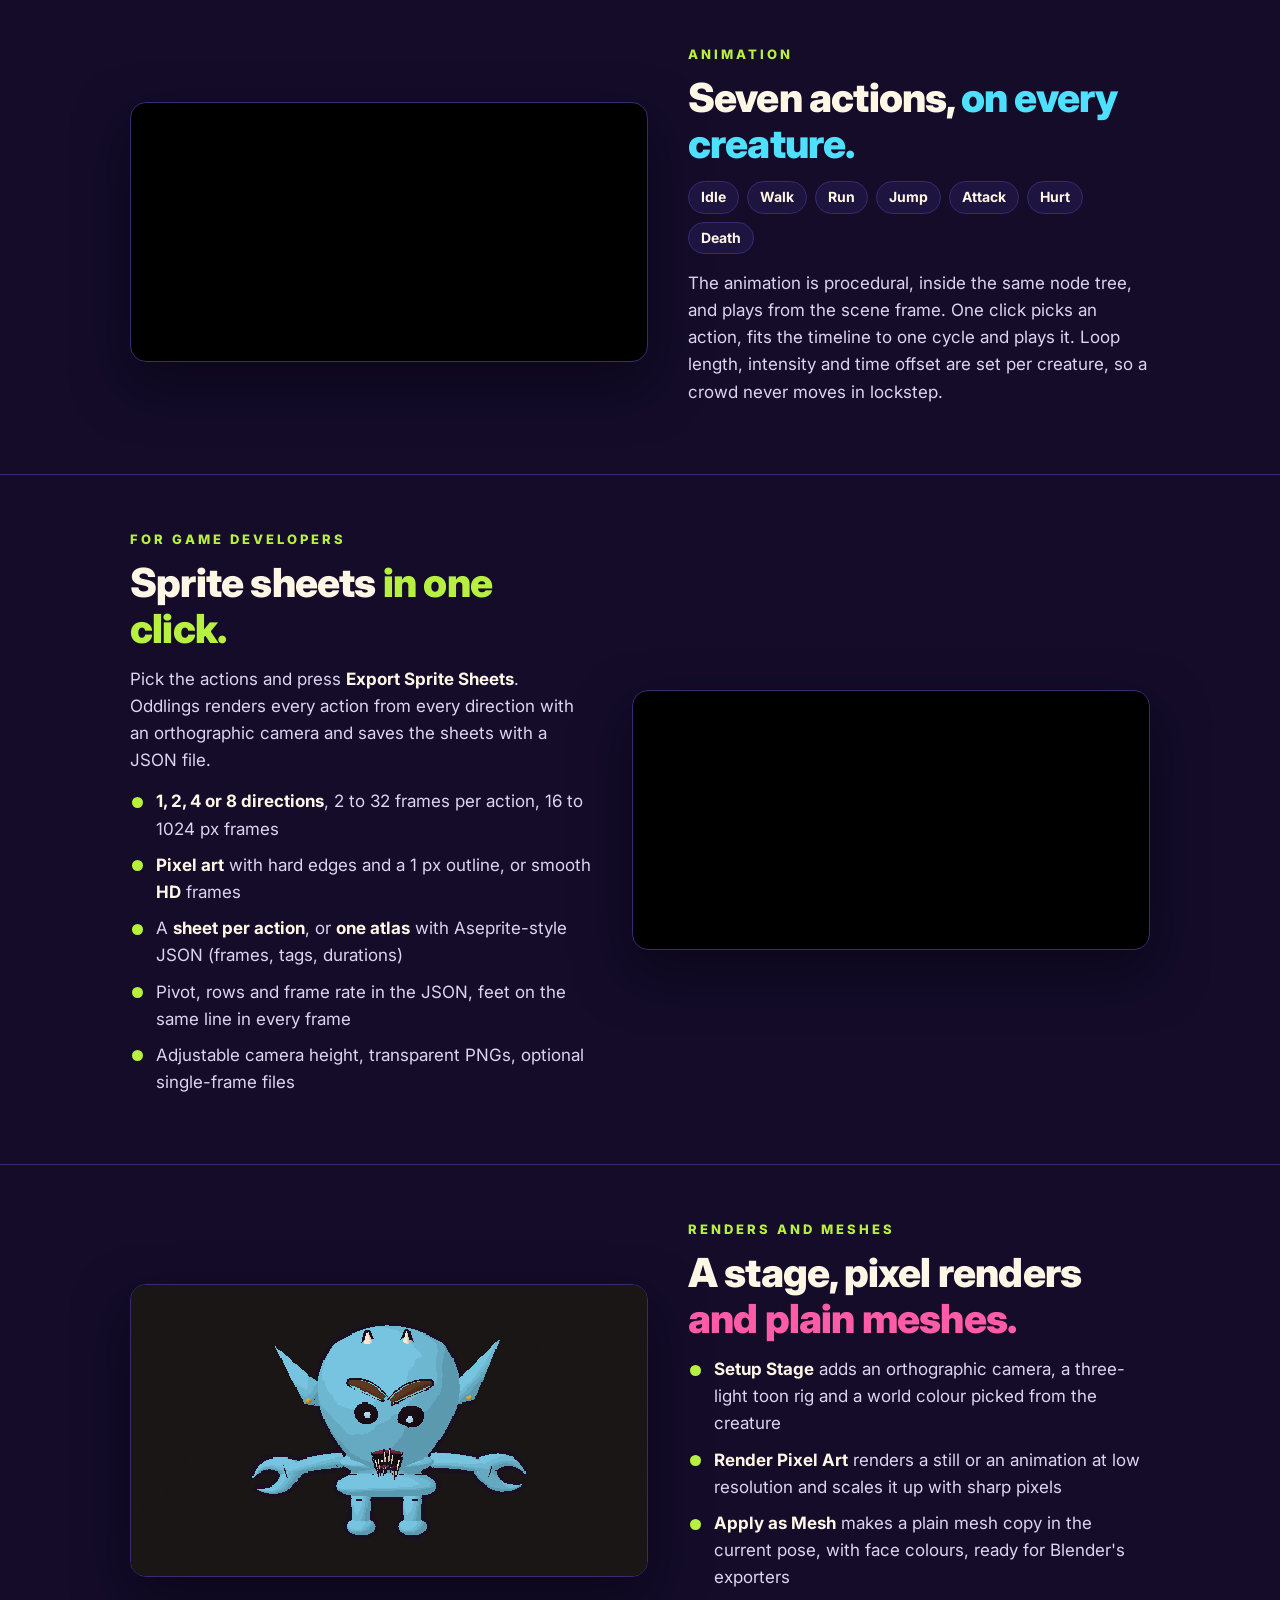
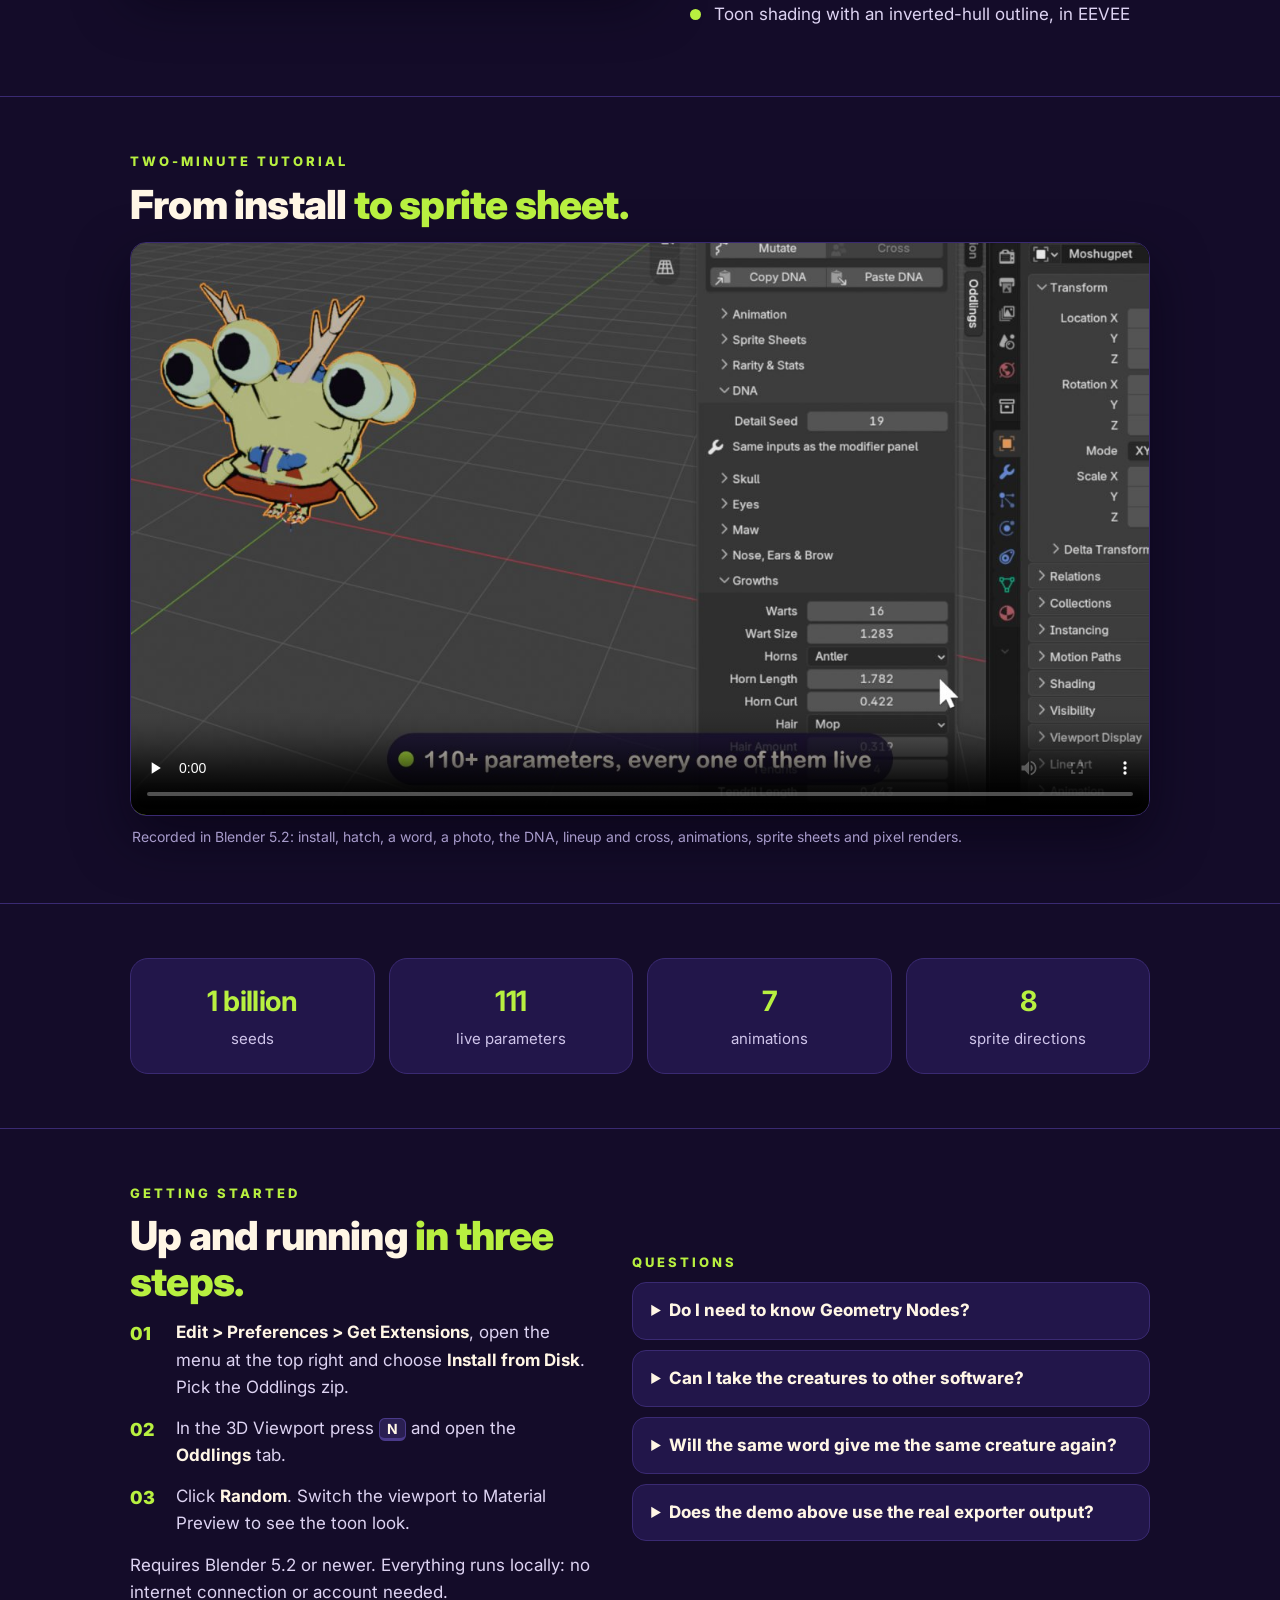
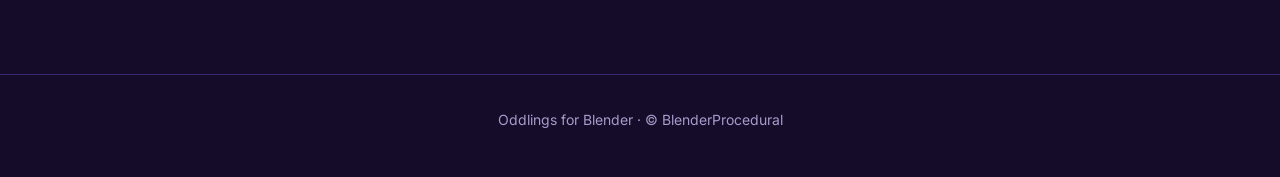
==== commit dfb6efc6: "Load the YouTube player eagerly so it shows inside the store iframe Co-Authored-By: Claude Opus 5.5 " ====
--- a/index.html
+++ b/index.html
@@ -18,7 +18,7 @@
     <img class="logo-img" src="images/logo.png" alt="Oddlings" width="1600" height="360">
     <p class="tagline">Hatch a creature <span class="hl">from anything.</span></p>
     <div class="media yt">
-      <iframe src="https://www.youtube-nocookie.com/embed/eDC0PUpx2cA?rel=0" title="Oddlings promo video" loading="lazy"
+      <iframe src="https://www.youtube-nocookie.com/embed/eDC0PUpx2cA?rel=0" title="Oddlings promo video"
               allow="accelerometer; autoplay; clipboard-write; encrypted-media; gyroscope; picture-in-picture; web-share"
               referrerpolicy="strict-origin-when-cross-origin" allowfullscreen></iframe>
     </div>
